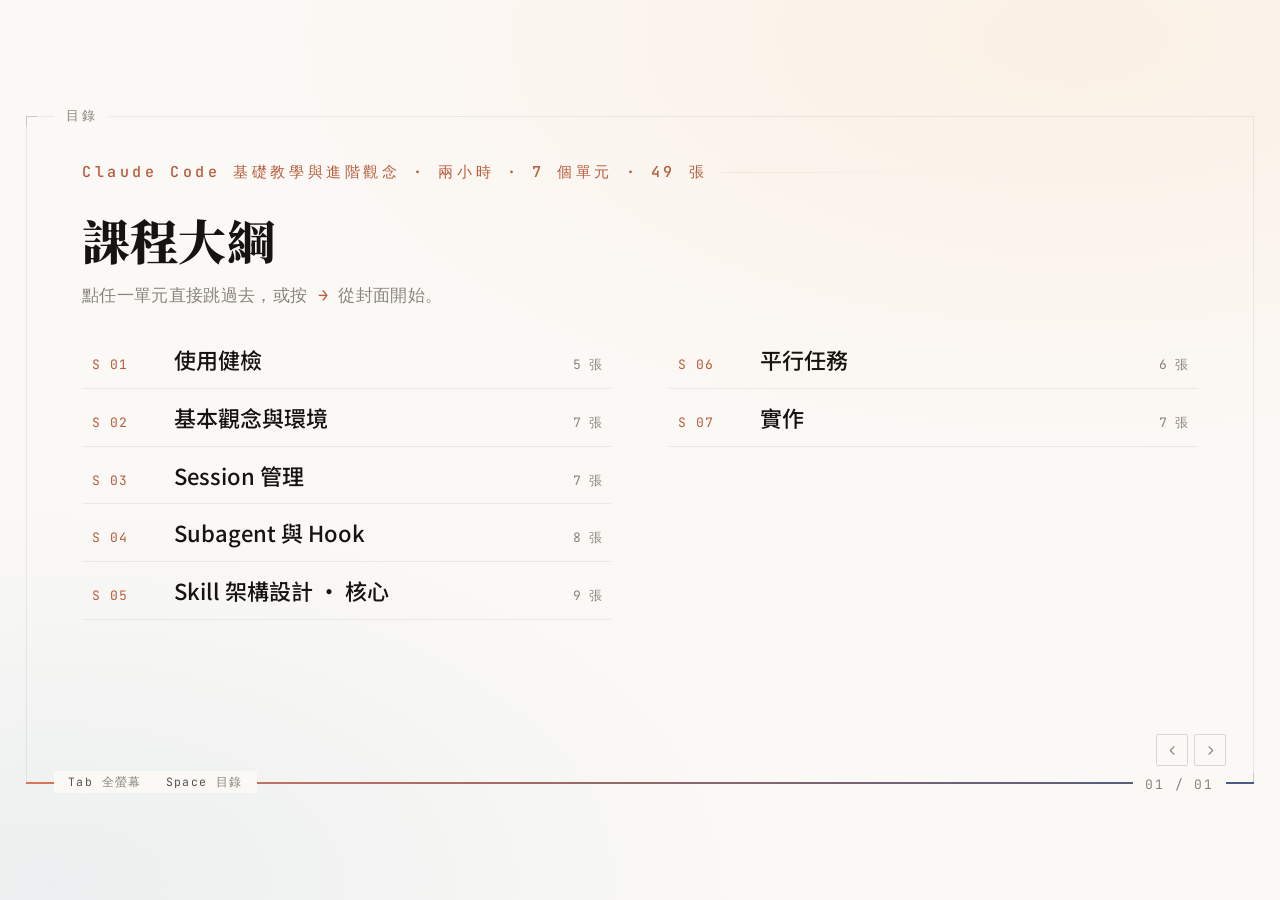
==== index.html @ 9e855ba3 "feat(deck): Claude Code 基礎教學與進階觀念簡報 七個單元、49 張投影片，含目錄頁與共用簡報引擎。  Co-Authored-By: Claude Opus 5 (1M con" ====
<!doctype html>
<html lang="zh-Hant">
<head>
<meta charset="utf-8">
<meta name="viewport" content="width=device-width,initial-scale=1">
<title>目錄｜Claude Code 基礎教學與進階觀念</title>
<link rel="stylesheet" href="assets/deck.css">
</head>
<body data-unit-name="目錄" data-next="01-checkup.html">
<div id="viewport"><div id="stage">

<section class="slide top" data-sec="目錄" style="padding-top:72px">
  <div class="kicker r">Claude Code 基礎教學與進階觀念 · 兩小時 · 7 個單元 · 49 張</div>
  <h1 class="r" style="--d:.06s; font-size:48px; margin-bottom:10px">課程大綱</h1>
  <p class="note r" style="--d:.12s; margin-bottom:20px">點任一單元直接跳過去，或按 <span class="hl">→</span> 從封面開始。</p>

  <div class="toc r" style="--d:.2s">
    <a href="01-checkup.html"><span class="no">S 01</span><span class="nm">使用健檢</span><span class="mi">5 張</span></a>
    <a href="02-basics.html"><span class="no">S 02</span><span class="nm">基本觀念與環境</span><span class="mi">7 張</span></a>
    <a href="03-session.html"><span class="no">S 03</span><span class="nm">Session 管理</span><span class="mi">7 張</span></a>
    <a href="04-subagent-hook.html"><span class="no">S 04</span><span class="nm">Subagent 與 Hook</span><span class="mi">8 張</span></a>
    <a href="05-skill.html"><span class="no">S 05</span><span class="nm">Skill 架構設計 · 核心</span><span class="mi">9 張</span></a>
    <a href="06-parallel.html"><span class="no">S 06</span><span class="nm">平行任務</span><span class="mi">6 張</span></a>
    <a href="07-practice.html"><span class="no">S 07</span><span class="nm">實作</span><span class="mi">7 張</span></a>
  </div>
</section>

</div></div>
<script src="assets/deck.js"></script>
</body>
</html>
---- assets/deck.css ----
@import url("https://fonts.googleapis.com/css2?family=JetBrains+Mono:wght@400;500;700&family=Noto+Sans+TC:wght@300;400;500;700;900&family=Noto+Serif+TC:wght@600;700;900&display=swap");

/* ═══════════════════════════════════════════════
   從停權到 Discord — 0829 桃園小聚簡報樣式
   舞台固定 1280 × 720，由 deck.js 等比縮放
   淺色極簡：暖白底 + Blogger 橘 + WordPress 藍
   章節首頁（.slide.sec）整頁滿版色塊，與內容頁完全分開
   ═══════════════════════════════════════════════ */

:root{
  /* 紙面 */
  --paper:   #FBF9F6;
  --paper-2: #F3EFE9;
  --paper-3: #E7E0D6;

  /* 文字 */
  --ink:     #171310;   /* 主文 */
  --mute:    #56504A;   /* 次文 */
  --faint:   #8B837B;   /* 標註 */

  /* 兩個品牌色：Claude 珊瑚 × 板岩靛 */
  --blogger:      #D97757;
  --blogger-deep: #B85C3C;   /* 淺底上的文字用這支才夠對比 */
  --blogger-sk:   rgba(217,119,87,.13);
  --wp:           #4B5A83;
  --wp-deep:      #33406A;
  --wp-sk:        rgba(75,90,131,.13);

  --line:   rgba(23,19,16,.15);
  --line-2: rgba(23,19,16,.07);

  --serif: "Noto Serif TC", "Songti TC", serif;
  --sans:  "Noto Sans TC", -apple-system, "PingFang TC", sans-serif;
  --mono:  "JetBrains Mono", "SF Mono", ui-monospace, monospace;

  /* 字級（1280×720 舞台內的絕對值，一律偏大） */
  --fs-mega: 88px;
  --fs-h1:   64px;
  --fs-h2:   42px;
  --fs-lead: 29px;
  --fs-body: 24px;
  --fs-note: 17px;
  --fs-eye:  15px;
}

*{box-sizing:border-box;}
html,body{height:100%;}
body{
  margin:0;
  background:var(--paper);
  color:var(--ink);
  font-family:var(--sans);
  overflow:hidden;
  -webkit-font-smoothing:antialiased;
}

#viewport{
  position:fixed; inset:0; overflow:hidden;
  background:
    radial-gradient(110% 80% at 84% 4%, rgba(245,124,0,.07), transparent 60%),
    radial-gradient(90% 70% at 4% 98%, rgba(33,117,155,.07), transparent 62%),
    var(--paper);
}
#stage{
  position:absolute; top:0; left:0;
  width:1280px; height:720px;
  transform-origin:top left;
}
#stage.leaving{opacity:0; transition:opacity .26s ease;}

/* ── 儀表框 ───────────────────────────────── */
.hull{position:absolute; inset:26px; border:1px solid var(--line-2); pointer-events:none; z-index:40; transition:opacity .4s ease;}
.hull::before,.hull::after{content:""; position:absolute; width:10px; height:10px; border:1px solid var(--line);}
.hull::before{left:-1px; top:-1px; border-right:0; border-bottom:0;}
.hull::after{right:-1px; bottom:-1px; border-left:0; border-top:0;}

.eyebrow-slot{
  position:absolute; left:54px; top:17px; z-index:60;
  background:var(--paper); padding:0 12px;
  font-family:var(--mono); font-size:13px; font-weight:500;
  letter-spacing:.2em; text-transform:uppercase; color:var(--faint);
  display:flex; align-items:center; gap:10px; white-space:nowrap;
  transition:color .35s ease, background .35s ease;
}
.eyebrow-slot .u{color:var(--blogger-deep);}

#pageno{
  position:absolute; right:54px; bottom:17px; z-index:60;
  background:var(--paper); padding:0 12px;
  font-family:var(--mono); font-size:13px; letter-spacing:.14em; color:var(--faint);
  font-variant-numeric:tabular-nums;
  transition:color .35s ease, background .35s ease;
}
#railwrap{position:absolute; left:26px; right:26px; bottom:26px; height:2px; z-index:59;}
#rail{height:2px; width:0; background:linear-gradient(90deg,var(--blogger),var(--wp));
  transition:width .5s cubic-bezier(.2,.7,.3,1);}

#nav{position:absolute; right:54px; bottom:44px; z-index:60; display:flex; gap:6px;}
#nav button{
  width:32px;height:32px; background:transparent; border:1px solid var(--line);
  color:var(--faint); border-radius:2px; cursor:pointer; display:grid; place-items:center; transition:.2s;
}
#nav button:hover{color:var(--blogger-deep); border-color:var(--blogger);}
#nav button:focus-visible{outline:2px solid var(--blogger); outline-offset:2px;}
#nav svg{width:13px;height:13px;stroke:currentColor;fill:none;stroke-width:2;stroke-linecap:round;stroke-linejoin:round;}

#help{
  position:absolute; left:54px; bottom:17px; z-index:60; background:var(--paper); padding:0 12px;
  font-family:var(--mono); font-size:11.5px; letter-spacing:.12em; color:var(--faint);
  display:flex; align-items:center; gap:20px;
  transition:color .35s ease, background .35s ease;
}
#help button{
  font:inherit; letter-spacing:inherit; color:inherit;
  background:transparent; border:0; padding:3px 2px; margin:0;
  cursor:pointer; white-space:nowrap; transition:color .18s ease;
}
#help button:hover{color:var(--blogger-deep);}
#help kbd{color:var(--mute); font-family:var(--mono);}
#help button:focus-visible{outline:1px solid var(--blogger); outline-offset:3px;}

/* 章節首頁時，整套儀表框退到滿版色塊上，改成淺色 */
#stage:has(.slide.sec.in) .hull{opacity:0;}
#stage:has(.slide.sec.in) .eyebrow-slot,
#stage:has(.slide.sec.in) #pageno,
#stage:has(.slide.sec.in) #help{background:transparent; color:rgba(255,255,255,.62);}
#stage:has(.slide.sec.in) .eyebrow-slot .u,
#stage:has(.slide.sec.in) #help kbd{color:rgba(255,255,255,.86);}
#stage:has(.slide.sec.in) #nav button{border-color:rgba(255,255,255,.3); color:rgba(255,255,255,.7);}
#stage:has(.slide.sec.in) #rail{background:rgba(255,255,255,.85);}
/* 章節首頁沒有 .hull 可以讓 #help／#pageno 用紙色底挖缺口，
   進度條會直接橫穿文字，所以跟著外框一起淡出。 */
#railwrap{transition:opacity .4s ease;}
#stage:has(.slide.sec.in) #railwrap{opacity:0;}

/* ── 投影片 ────────────────────────────────── */
.slide{
  position:absolute; inset:0; padding:96px 82px 84px;
  display:flex; flex-direction:column; justify-content:center;
}
.slide[hidden]{display:none;}
.slide.top{justify-content:flex-start;}

/* 進場：淡入 + 微上移，用 --d 排序 */
.r{
  opacity:0; transform:translateY(20px);
  transition:opacity .5s ease, transform .55s cubic-bezier(.2,.72,.3,1);
  transition-delay:var(--d,0s);
}
.slide.in .r{opacity:1; transform:none;}
.slide.out .r{opacity:0; transform:translateY(-10px); transition-duration:.2s; transition-delay:0s;}

.step{opacity:0; transform:translateY(14px);
  transition:opacity .45s ease, transform .45s cubic-bezier(.2,.72,.3,1);}
.step.on{opacity:1; transform:none;}

@media (prefers-reduced-motion:reduce){
  .r,.step,#stage.leaving,.slide.sec::before{transition-duration:.01ms !important; transform:none !important;}
}

/* ── 章節首頁：滿版色塊，由下往上刷過來 ──────── */
.slide.sec{--secbg:var(--blogger); color:#fff; justify-content:flex-end; padding:96px 82px 110px;}
.slide.sec::before{
  content:""; position:absolute; inset:0; background:var(--secbg);
  transform:scaleY(0); transform-origin:bottom;
  transition:transform .55s cubic-bezier(.7,0,.2,1);
  z-index:0;
}
.slide.sec.in::before{transform:none;}
.slide.sec > *{position:relative; z-index:1;}
.slide.sec h1{color:#fff;}
.slide.sec .lead{color:rgba(255,255,255,.82); max-width:36ch;}
.slide.sec .kicker{color:rgba(255,255,255,.72);}
.slide.sec .kicker::after{background:linear-gradient(90deg,rgba(255,255,255,.45),transparent);}
.slide.sec .secno{
  font-family:var(--mono); font-size:22px; font-weight:500; letter-spacing:.34em;
  color:rgba(255,255,255,.62); margin-bottom:26px;
}
.sec.o{--secbg:var(--blogger);}
.sec.b{--secbg:var(--wp);}
.sec.k{--secbg:#171310;}
.sec.od{--secbg:var(--blogger-deep);}
.sec.bd{--secbg:var(--wp-deep);}

/* 章節首頁角落的巨大數字浮水印 */
.slide.sec .ghostno{
  position:absolute; right:64px; bottom:32px; z-index:0;
  font-family:var(--mono); font-weight:700; font-size:280px; line-height:.8;
  color:rgba(255,255,255,.10); letter-spacing:-.04em; pointer-events:none;
}

/* ── 排版 ─────────────────────────────────── */
h1,h2,h3{margin:0; font-family:var(--serif); font-weight:900; text-wrap:balance; letter-spacing:.005em;}
h1{font-size:var(--fs-h1); line-height:1.26;}
h2{font-size:var(--fs-h2); line-height:1.34;}
p{margin:0; line-height:1.8;}

.mega{font-size:var(--fs-mega); line-height:1.16;}
.h1s{font-size:52px; line-height:1.28;}

.kicker{
  font-family:var(--mono); font-size:var(--fs-eye); font-weight:500;
  letter-spacing:.24em; color:var(--blogger-deep);
  display:flex; align-items:center; gap:14px; margin-bottom:28px;
}
.kicker::after{content:""; height:1px; flex:1; background:linear-gradient(90deg,var(--blogger-sk),transparent); max-width:220px;}
.kicker.b{color:var(--wp-deep);}
.kicker.b::after{background:linear-gradient(90deg,var(--wp-sk),transparent);}

.lead{font-size:var(--fs-lead); line-height:1.8; color:var(--mute); font-weight:300; max-width:30ch;}
.lead.wide{max-width:42ch;}
.lead b{color:var(--ink); font-weight:500;}
.body{font-size:var(--fs-body); line-height:1.85; color:var(--mute); font-weight:300;}
.body b{color:var(--ink); font-weight:500;}
.note{font-family:var(--mono); font-size:var(--fs-note); color:var(--faint); letter-spacing:.02em; line-height:1.8;}
.hl{color:var(--blogger-deep);}
.hl.b{color:var(--wp-deep);}
.rule{height:1px; background:var(--line); margin:28px 0;}
.rule.short{max-width:340px;}

.cols{display:grid; gap:40px;}
.c-2{grid-template-columns:1fr 1fr;}
.c-3{grid-template-columns:repeat(3,minmax(0,1fr));}
.c-side{grid-template-columns:300px 1fr; gap:56px;}
.c-wide{grid-template-columns:1.02fr .98fr; gap:52px;}
.c-media{grid-template-columns:1.1fr .9fr; gap:48px;}

.stack{display:flex; flex-direction:column;}
.g8{gap:8px;} .g12{gap:12px;} .g16{gap:16px;} .g20{gap:20px;}
.g24{gap:24px;} .g30{gap:30px;} .g40{gap:40px;}

/* 大序號 */
.bignum{
  font-family:var(--mono); font-size:120px; font-weight:700; line-height:1;
  color:var(--blogger); letter-spacing:-.03em;
}
.bignum.b{color:var(--wp);}
.bignum.ghost{color:var(--paper-3);}

/* 卡片 */
.card{
  background:#fff; border:1px solid var(--line-2);
  border-radius:4px; padding:30px 30px 32px;
  display:flex; flex-direction:column; gap:14px;
  box-shadow:0 2px 0 rgba(23,19,16,.03);
}
.card .idx{font-family:var(--mono); font-size:13px; letter-spacing:.18em; color:var(--blogger-deep);}
.card.b .idx{color:var(--wp-deep);}
.card h3{font-size:27px; font-family:var(--sans); font-weight:700;}
.card p{font-size:19px; color:var(--mute); line-height:1.8; font-weight:300;}

/* 大數字 */
.stats{display:grid; grid-template-columns:repeat(3,1fr); gap:0;}
.stats > div{padding:8px 30px; border-left:1px solid var(--line-2);}
.stats > div:first-child{border-left:0; padding-left:0;}
.stats .n{font-family:var(--mono); font-size:80px; font-weight:700; line-height:1.1; letter-spacing:-.03em; color:var(--blogger);}
.stats .n.b{color:var(--wp);} .stats .n.dead{color:var(--paper-3);}
.stats .u{font-size:20px; color:var(--mute); margin-top:12px; font-weight:300;}

/* 三欄比較 */
.tri{display:grid; grid-template-columns:repeat(3,1fr); border:1px solid var(--line-2); background:#fff;}
.tri > div{padding:32px 28px; border-left:1px solid var(--line-2); display:flex; flex-direction:column; gap:16px;}
.tri > div:first-child{border-left:0;}
.tri .ico{width:44px;height:44px; display:grid; place-items:center; border:1px solid var(--wp); border-radius:5px;}
.tri .ico svg{width:22px;height:22px;stroke:var(--wp); fill:none; stroke-width:1.6; stroke-linecap:round; stroke-linejoin:round;}
.tri h3{font-family:var(--sans); font-size:23px; font-weight:700; color:var(--ink);}
.tri p{font-size:18px; color:var(--mute); line-height:1.8; font-weight:300;}

/* ── Gmail 收件匣模擬 ───────────────────────── */
.gmail{
  background:#fff; border:1px solid var(--line-2); border-radius:10px;
  box-shadow:0 24px 60px -34px rgba(23,19,16,.45); overflow:hidden;
  font-family:var(--sans);
}
.gm-head{padding:26px 34px 20px; display:flex; align-items:flex-start; gap:18px;}
.gm-subj{font-size:36px; font-weight:500; line-height:1.35; color:var(--ink); letter-spacing:.005em;}
.gm-tag{
  flex:0 0 auto; margin-top:10px; font-size:17px; color:var(--mute);
  background:var(--paper-2); border-radius:4px; padding:4px 12px; white-space:nowrap;
}
.gm-from{display:flex; align-items:center; gap:18px; padding:0 34px 22px;}
.gm-av{width:56px;height:56px;border-radius:50%; background:var(--paper-3); flex:0 0 auto;
  display:grid; place-items:center;}
.gm-av svg{width:34px;height:34px;fill:#fff;}
.gm-who{font-size:23px; font-weight:700;}
.gm-who span{font-weight:400; color:var(--mute);}
.gm-to{font-size:19px; color:var(--faint); margin-top:4px;}
.gm-time{margin-left:auto; font-size:19px; color:var(--faint); white-space:nowrap;}
.gm-body{padding:6px 34px 34px; font-size:23px; line-height:1.95; color:var(--ink); font-weight:300;
  display:flex; flex-direction:column; gap:20px; border-top:1px solid var(--line-2); padding-top:26px;}
.gm-body a, .gm-link{color:#1a73e8; text-decoration:underline; text-underline-offset:3px; border:0; word-break:break-all;}
.gm-body b{font-weight:700;}
.gm-body .mark{background:var(--blogger-sk); box-shadow:0 0 0 4px var(--blogger-sk); border-radius:2px;}

/* ── 截圖佔位框 ─────────────────────────────── */
.shot{position:relative; width:100%; background:var(--paper-2);
  border:1px solid var(--line-2); border-radius:8px; overflow:hidden; aspect-ratio:16/10;}
.shot img{position:absolute; inset:0; width:100%; height:100%; object-fit:cover; object-position:top center; z-index:2; display:block;}
.shot img.dead{display:none;}
.shot .ph{position:absolute; inset:0; z-index:1; display:flex; flex-direction:column;
  align-items:center; justify-content:center; gap:14px; text-align:center; padding:20px;
  background:repeating-linear-gradient(135deg, rgba(23,19,16,.028) 0 12px, transparent 12px 24px);}
.shot .ph .fn{font-family:var(--mono); font-size:15px; color:var(--mute); letter-spacing:.04em;}
.shot .ph .hint{font-family:var(--mono); font-size:12.5px; color:var(--faint); letter-spacing:.14em;}
.shot .ph .box{width:52px;height:52px;border:1.5px dashed var(--blogger); border-radius:6px;}
.shot.tall{aspect-ratio:4/3;}

/* ── 版型縮圖（wireframe） ──────────────────── */
.wires{display:grid; grid-template-columns:repeat(4,1fr); gap:22px;}
.wire{background:#fff; border:1px solid var(--line-2); border-radius:5px; padding:14px; aspect-ratio:3/4;
  display:flex; flex-direction:column; gap:8px;}
.wire i{display:block; background:var(--paper-3); border-radius:2px;}
.wire i.hd{height:14px; background:var(--blogger); opacity:.75;}
.wire i.t{height:9px;} .wire i.s{height:6px; width:70%;}
.wire i.blk{flex:1; background:var(--paper-2);}
.wirecap{font-family:var(--mono); font-size:15px; color:var(--mute); text-align:center; margin-top:12px; letter-spacing:.06em;}

/* ── 流程圖 ─────────────────────────────────── */
.pipe{display:flex; align-items:stretch; gap:0; width:100%;}
.pipe .node{
  flex:1; background:#fff; border:1px solid var(--line-2); border-radius:5px;
  padding:22px 18px; display:flex; flex-direction:column; gap:10px; align-items:center; text-align:center;
}
.pipe .node .t{font-size:21px; font-weight:700; line-height:1.4;}
.pipe .node .s{font-family:var(--mono); font-size:14px; color:var(--faint); letter-spacing:.04em;}
.pipe .node.o{border-top:3px solid var(--blogger);}
.pipe .node.b{border-top:3px solid var(--wp);}
.pipe .arw{flex:0 0 46px; display:grid; place-items:center; color:var(--paper-3);}
.pipe .arw svg{width:24px;height:24px;stroke:currentColor;fill:none;stroke-width:2;stroke-linecap:round;stroke-linejoin:round;}

/* 直式步驟 */
.steps{display:flex; flex-direction:column; gap:0;}
.steps .it{display:flex; gap:26px; align-items:flex-start; padding:18px 0; border-bottom:1px solid var(--line-2);}
.steps .it:last-child{border-bottom:0;}
.steps .no{font-family:var(--mono); font-size:19px; font-weight:700; color:var(--blogger-deep); flex:0 0 42px; padding-top:6px;}
.steps .it.b .no{color:var(--wp-deep);}
.steps .tx{font-size:28px; font-weight:500; line-height:1.5;}
.steps .sb{font-size:19px; color:var(--mute); font-weight:300; margin-top:6px; line-height:1.7;}

/* ── 程式碼／終端機 ─────────────────────────── */
.code{background:#fff; border:1px solid var(--line-2); border-radius:4px;
  font-family:var(--mono); font-size:19px; line-height:2; padding:22px 26px; color:var(--mute);}
.code .k{color:var(--blogger-deep);} .code .w{color:var(--ink);} .code .c{color:var(--faint);}
.code .b{color:var(--wp-deep);}
.code.dark{background:#171310; border-color:#171310; color:#CFC7BE;}
.code.dark .k{color:#FFAF57;} .code.dark .w{color:#fff;} .code.dark .c{color:#8B837B;}

.term{background:#141010; border:1px solid #141010; border-radius:8px;
  font-family:var(--mono); font-size:20px; line-height:1.95;
  padding:26px 30px; overflow:hidden; display:flex; flex-direction:column;
  box-shadow:0 20px 50px -34px rgba(23,19,16,.6);}
.term .l{opacity:0; transform:translateY(6px); transition:.32s; white-space:pre-wrap; color:#CFC7BE;}
.term .l.on{opacity:1; transform:none;}
.term .p{color:#FFAF57;}
.term .tool{color:#9A928A;}
.term .tool b{color:#F2EEE9; font-weight:400;}
.term .cmt{color:#7E766E;}
.term .ok{color:#6FBF8B;}
.term .link{color:#6FAEDA; text-decoration:underline; text-underline-offset:4px;}

/* ── Discord 模擬 ───────────────────────────── */
.dc{background:#313338; border-radius:10px; overflow:hidden; display:flex;
  box-shadow:0 24px 60px -34px rgba(23,19,16,.55); height:100%;}
.dc-side{width:210px; background:#2B2D31; padding:16px 10px; display:flex; flex-direction:column; gap:4px; flex:0 0 auto;}
.dc-srv{color:#F2F3F5; font-size:17px; font-weight:700; padding:4px 8px 14px; border-bottom:1px solid rgba(255,255,255,.06); margin-bottom:8px;}
.dc-ch{display:flex; align-items:center; gap:8px; padding:8px 10px; border-radius:5px;
  color:#949BA4; font-size:16px;}
.dc-ch b{color:#6D7580; font-weight:400;}
.dc-ch.act{background:#404249; color:#F2F3F5;}
.dc-ch.act b{color:#F2F3F5;}
.dc-ch .mcp{margin-left:auto; font-family:var(--mono); font-size:10px; letter-spacing:.1em;
  color:#0B1114; background:#5AC08C; border-radius:3px; padding:2px 6px;}
.dc-main{flex:1; display:flex; flex-direction:column; min-width:0;}
.dc-top{padding:14px 22px; border-bottom:1px solid rgba(255,255,255,.06); color:#F2F3F5; font-size:17px; font-weight:700;}
.dc-body{flex:1; padding:20px 22px; display:flex; flex-direction:column; gap:18px; min-height:0;}
.dc-msg{display:flex; gap:14px;}
.dc-msg .av{width:40px;height:40px;border-radius:50%;flex:0 0 auto; display:grid; place-items:center;
  font-family:var(--mono); font-size:15px; font-weight:700; color:#fff;}
.dc-msg.me .av{background:var(--wp);}
.dc-msg.bot .av{background:var(--blogger);color:#241200;}
.dc-msg .nm{color:#F2F3F5; font-size:17px; font-weight:700; display:flex; align-items:center; gap:8px;}
.dc-msg .nm .bt{font-family:var(--mono); font-size:10px; letter-spacing:.08em; background:#5865F2; color:#fff; border-radius:3px; padding:2px 5px;}
.dc-msg .tx{color:#DBDEE1; font-size:20px; line-height:1.65; margin-top:5px; font-weight:300;}
.dc-msg .tx code{font-family:var(--mono); font-size:17px; background:#232428; color:#FFAF57; padding:2px 7px; border-radius:3px;}
.dc-msg .tx .ok{color:#5AC08C;}

/* ── 瀏覽器視窗外框 ─────────────────────────── */
.win{background:#fff; border:1px solid var(--line-2); border-radius:9px; overflow:hidden;
  box-shadow:0 22px 56px -34px rgba(23,19,16,.45);}
.win-bar{display:flex; align-items:center; gap:8px; padding:12px 16px; background:var(--paper-2); border-bottom:1px solid var(--line-2);}
.win-bar i{width:10px;height:10px;border-radius:50%;background:var(--paper-3);}
.win-bar .url{margin-left:12px; font-family:var(--mono); font-size:14px; color:var(--faint);
  background:#fff; border:1px solid var(--line-2); border-radius:20px; padding:5px 16px; flex:1;
  white-space:nowrap; overflow:hidden; text-overflow:ellipsis;}
.win-body{padding:44px 34px; display:grid; place-items:center; gap:20px; text-align:center;}

/* ── 標籤 ───────────────────────────────────── */
.tag{display:inline-flex; align-items:center; gap:8px; font-family:var(--mono); font-size:15px;
  letter-spacing:.08em; border:1px solid var(--line); border-radius:3px; padding:7px 14px; color:var(--mute);}
.tag.o{border-color:var(--blogger); color:var(--blogger-deep); background:var(--blogger-sk);}
.tag.b{border-color:var(--wp); color:var(--wp-deep); background:var(--wp-sk);}
.quote{border-left:3px solid var(--blogger); background:var(--blogger-sk);
  padding:22px 28px; border-radius:0 4px 4px 0;}
.quote.b{border-left-color:var(--wp); background:var(--wp-sk);}
.quote p{font-size:28px; line-height:1.7;}

/* ── 目錄頁 ───────────────────────────────── */
.toc{display:grid; grid-auto-flow:column; grid-template-columns:1fr 1fr;
  grid-template-rows:repeat(5, auto); gap:0 56px;}
.toc a{display:flex; align-items:baseline; gap:18px; padding:13px 10px;
  border-bottom:1px solid var(--line-2); text-decoration:none; color:inherit; transition:.18s; border-radius:2px;}
.toc a:hover{background:var(--blogger-sk); border-bottom-color:var(--blogger);}
.toc a:focus-visible{outline:2px solid var(--blogger); outline-offset:-2px;}
.toc .no{font-family:var(--mono); font-size:13px; letter-spacing:.08em; color:var(--blogger-deep); flex:0 0 auto; width:64px;}
.toc .nm{font-size:22px; font-weight:500; line-height:1.4;}
.toc .mi{margin-left:auto; font-family:var(--mono); font-size:13px; color:var(--faint); flex:0 0 auto;}

/* ── QR code ──────────────────────────────── */
.qrcard{display:flex; flex-direction:column; align-items:center; gap:18px;}
.qr{width:230px; height:230px; border-radius:6px; overflow:hidden; background:#fff; border:1px solid var(--line-2);}
.qr svg{display:block;}
.qr.empty{display:grid; place-items:center; background:var(--paper-2); border:1px dashed var(--blogger);
  color:var(--faint); font-family:var(--mono); font-size:13px; text-align:center; line-height:2;}
.qr.empty code{color:var(--blogger-deep); font-size:12px;}
.qrcard .lbl{font-size:23px; font-weight:700; text-align:center;}
.qrcard .sub{text-align:center;}

/* 連結 */
a{color:var(--wp-deep); text-decoration:none; border-bottom:1px solid var(--wp-sk);}
a:hover{border-bottom-color:var(--wp);}
a:focus-visible{outline:2px solid var(--wp); outline-offset:3px;}

/* 隱藏來源模板 */
template{display:none;}

/* 五格以上的流程圖，字級縮一階才不會擠 */
.pipe.sm .node{padding:20px 12px;}
.pipe.sm .node .t{font-size:18px;}
.pipe.sm .node .s{font-size:12.5px;}
.pipe.sm .arw{flex:0 0 34px;}

/* ── 講者大頭照 ─────────────────────────────── */
.avatar{width:290px; height:290px; border-radius:3px; position:relative; overflow:hidden;
  background:var(--paper-2); border:1px solid var(--line-2);}
.avatar img{width:100%;height:100%;object-fit:cover; position:relative; z-index:2; display:block;}
.avatar img.dead{display:none;}
.avatar .fb{position:absolute; inset:0; display:flex; flex-direction:column;
  align-items:center; justify-content:center; gap:12px; z-index:1;}
.avatar .fb .ini{font-family:var(--serif); font-size:74px; font-weight:900; color:var(--paper-3);}
.avatar .fb .fn{font-family:var(--mono); font-size:13px; letter-spacing:.12em; color:var(--faint);}
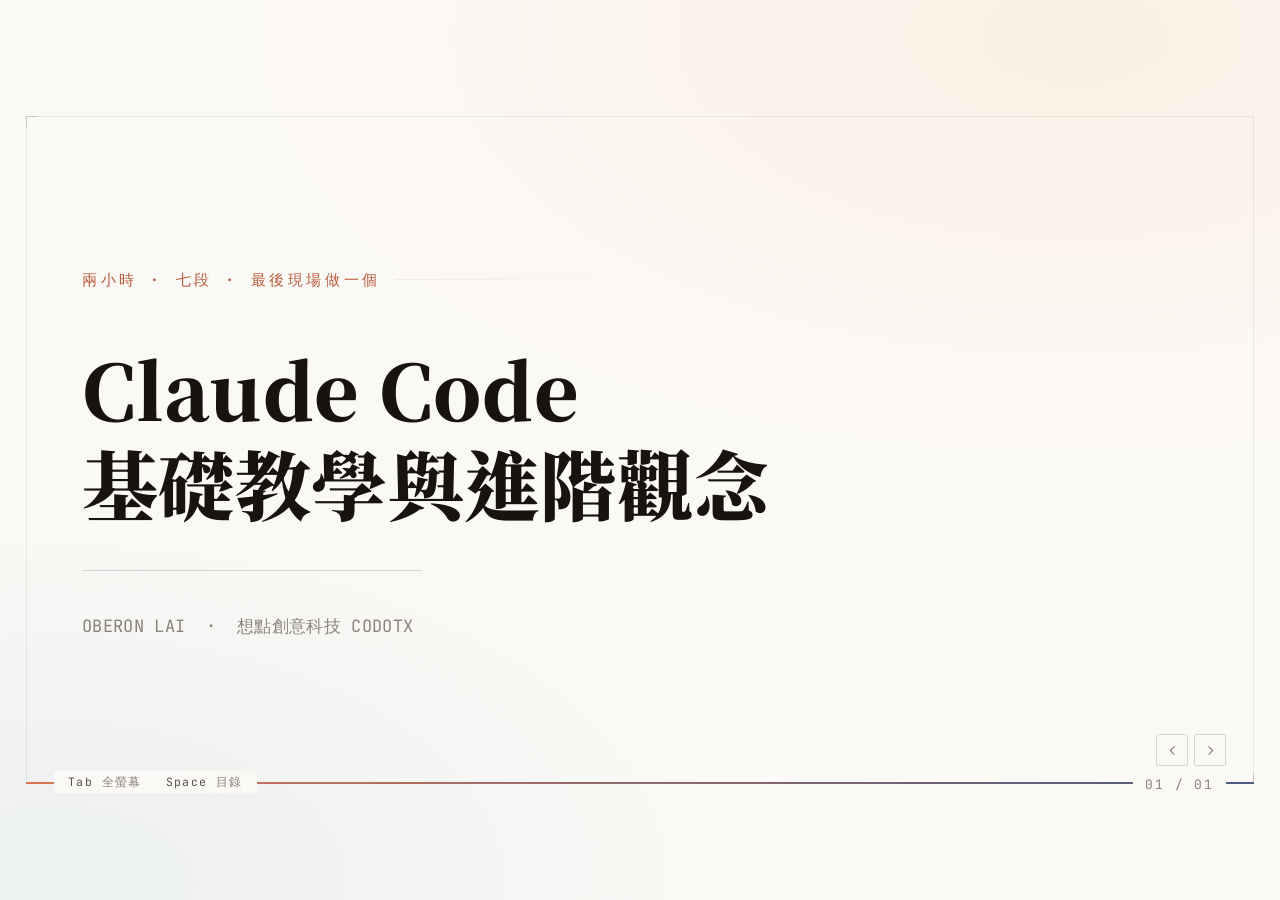
==== commit e1d5cb3a: "feat(deck): 首頁改為封面，課程大綱獨立成 toc.html - index.html 只放封面，按 → 進課程大綱 - 原目錄內容移到 toc.html，各單元 data-home 指向它" ====
--- a/index.html
+++ b/index.html
@@ -3,25 +3,18 @@
 <head>
 <meta charset="utf-8">
 <meta name="viewport" content="width=device-width,initial-scale=1">
-<title>目錄｜Claude Code 基礎教學與進階觀念</title>
+<title>Claude Code 基礎教學與進階觀念</title>
 <link rel="stylesheet" href="assets/deck.css">
 </head>
-<body data-unit-name="目錄" data-next="01-checkup.html">
+<body data-unit-name="" data-next="toc.html" data-home="toc.html">
 <div id="viewport"><div id="stage">
 
-<section class="slide top" data-sec="目錄" style="padding-top:72px">
-  <div class="kicker r">Claude Code 基礎教學與進階觀念 · 兩小時 · 7 個單元 · 49 張</div>
-  <h1 class="r" style="--d:.06s; font-size:48px; margin-bottom:10px">課程大綱</h1>
-  <p class="note r" style="--d:.12s; margin-bottom:20px">點任一單元直接跳過去，或按 <span class="hl">→</span> 從封面開始。</p>
-
-  <div class="toc r" style="--d:.2s">
-    <a href="01-checkup.html"><span class="no">S 01</span><span class="nm">使用健檢</span><span class="mi">5 張</span></a>
-    <a href="02-basics.html"><span class="no">S 02</span><span class="nm">基本觀念與環境</span><span class="mi">7 張</span></a>
-    <a href="03-session.html"><span class="no">S 03</span><span class="nm">Session 管理</span><span class="mi">7 張</span></a>
-    <a href="04-subagent-hook.html"><span class="no">S 04</span><span class="nm">Subagent 與 Hook</span><span class="mi">8 張</span></a>
-    <a href="05-skill.html"><span class="no">S 05</span><span class="nm">Skill 架構設計 · 核心</span><span class="mi">9 張</span></a>
-    <a href="06-parallel.html"><span class="no">S 06</span><span class="nm">平行任務</span><span class="mi">6 張</span></a>
-    <a href="07-practice.html"><span class="no">S 07</span><span class="nm">實作</span><span class="mi">7 張</span></a>
+<section class="slide" data-sec="">
+  <div class="stack g24">
+    <div class="kicker r">兩小時 · 七段 · 最後現場做一個</div>
+    <h1 class="r mega" style="--d:.08s; font-size:76px; line-height:1.24">Claude Code<br>基礎教學與進階觀念</h1>
+    <div class="rule short r" style="--d:.3s; margin:16px 0"></div>
+    <div class="note r" style="--d:.36s">OBERON LAI &nbsp;·&nbsp; 想點創意科技 CODOTX</div>
   </div>
 </section>
 
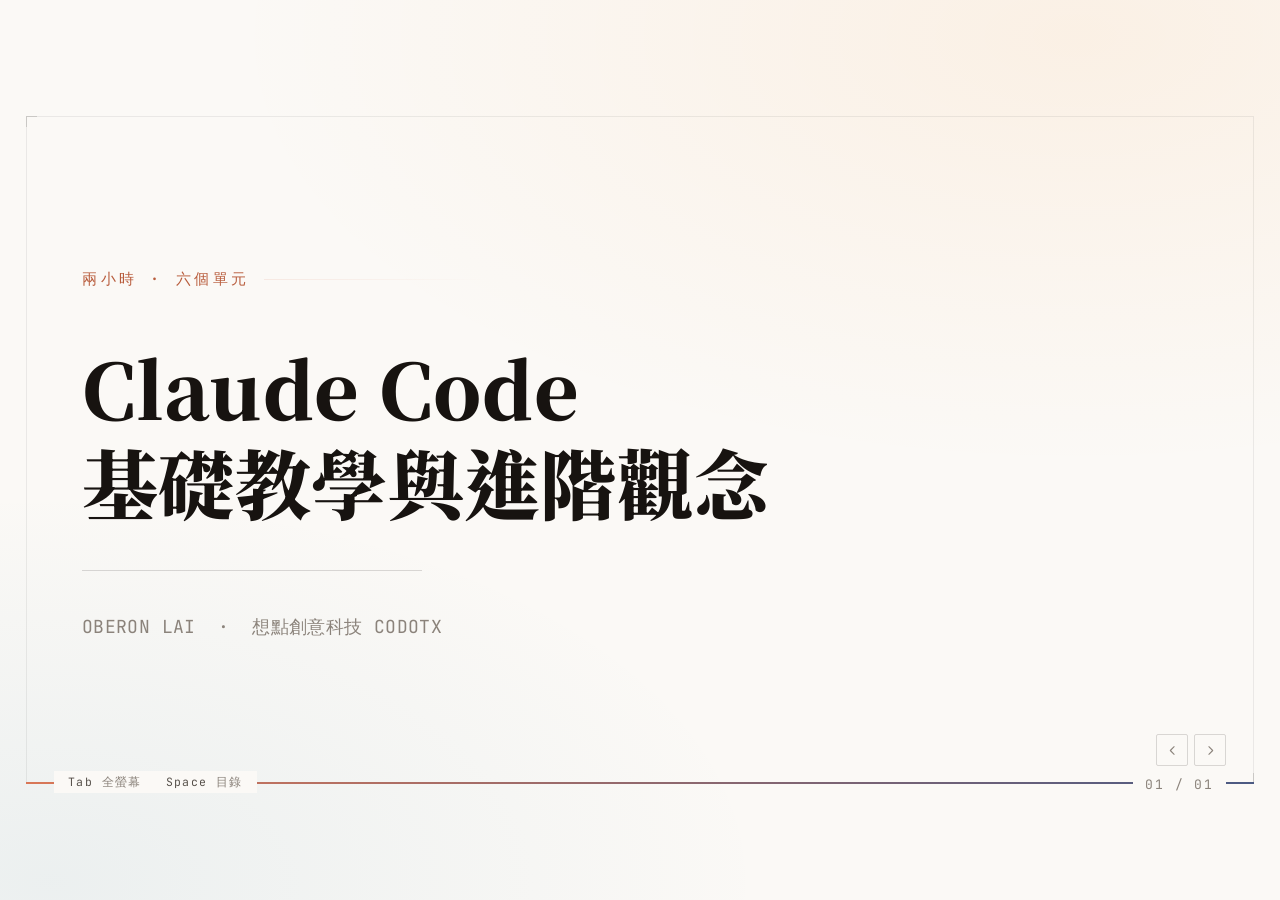
==== commit 90f5fa21: "content: 重寫 Skill 單元並移除實作單元 05 改成「資料夾結構 → SKILL.md 組成 → frontmatter → 為什麼這樣拆 → 三段寫法」 的順序，補上三次載入的成本說明" ====
--- a/index.html
+++ b/index.html
@@ -11,7 +11,7 @@
 
 <section class="slide" data-sec="">
   <div class="stack g24">
-    <div class="kicker r">兩小時 · 七段 · 最後現場做一個</div>
+    <div class="kicker r">兩小時 · 六個單元</div>
     <h1 class="r mega" style="--d:.08s; font-size:76px; line-height:1.24">Claude Code<br>基礎教學與進階觀念</h1>
     <div class="rule short r" style="--d:.3s; margin:16px 0"></div>
     <div class="note r" style="--d:.36s">OBERON LAI &nbsp;·&nbsp; 想點創意科技 CODOTX</div>
--- a/assets/deck.css
+++ b/assets/deck.css
@@ -39,7 +39,7 @@
   --fs-h2:   42px;
   --fs-lead: 29px;
   --fs-body: 24px;
-  --fs-note: 17px;
+  --fs-note: 18px;
   --fs-eye:  15px;
 }
 
@@ -83,6 +83,13 @@
   transition:color .35s ease, background .35s ease;
 }
 .eyebrow-slot .u{color:var(--blogger-deep);}
+
+/* 每張投影片的主軸：比 UNIT 標籤大一級，直接看得出這頁在講什麼。 */
+.eyebrow-slot #ebSec{
+  font-family:var(--sans); font-size:21px; font-weight:700;
+  letter-spacing:.01em; text-transform:none; color:var(--ink);
+}
+#stage:has(.slide.sec.in) .eyebrow-slot #ebSec{color:rgba(255,255,255,.92);}
 
 #pageno{
   position:absolute; right:54px; bottom:17px; z-index:60;
@@ -247,7 +254,7 @@
 .card .idx{font-family:var(--mono); font-size:13px; letter-spacing:.18em; color:var(--blogger-deep);}
 .card.b .idx{color:var(--wp-deep);}
 .card h3{font-size:27px; font-family:var(--sans); font-weight:700;}
-.card p{font-size:19px; color:var(--mute); line-height:1.8; font-weight:300;}
+.card p{font-size:21px; color:var(--mute); line-height:1.8; font-weight:300;}
 
 /* 大數字 */
 .stats{display:grid; grid-template-columns:repeat(3,1fr); gap:0;}
@@ -264,7 +271,7 @@
 .tri .ico{width:44px;height:44px; display:grid; place-items:center; border:1px solid var(--wp); border-radius:5px;}
 .tri .ico svg{width:22px;height:22px;stroke:var(--wp); fill:none; stroke-width:1.6; stroke-linecap:round; stroke-linejoin:round;}
 .tri h3{font-family:var(--sans); font-size:23px; font-weight:700; color:var(--ink);}
-.tri p{font-size:18px; color:var(--mute); line-height:1.8; font-weight:300;}
+.tri p{font-size:20px; color:var(--mute); line-height:1.8; font-weight:300;}
 
 /* ── Gmail 收件匣模擬 ───────────────────────── */
 .gmail{
@@ -335,7 +342,7 @@
 .steps .no{font-family:var(--mono); font-size:19px; font-weight:700; color:var(--blogger-deep); flex:0 0 42px; padding-top:6px;}
 .steps .it.b .no{color:var(--wp-deep);}
 .steps .tx{font-size:28px; font-weight:500; line-height:1.5;}
-.steps .sb{font-size:19px; color:var(--mute); font-weight:300; margin-top:6px; line-height:1.7;}
+.steps .sb{font-size:20px; color:var(--mute); font-weight:300; margin-top:6px; line-height:1.7;}
 
 /* ── 程式碼／終端機 ─────────────────────────── */
 .code{background:#fff; border:1px solid var(--line-2); border-radius:4px;
